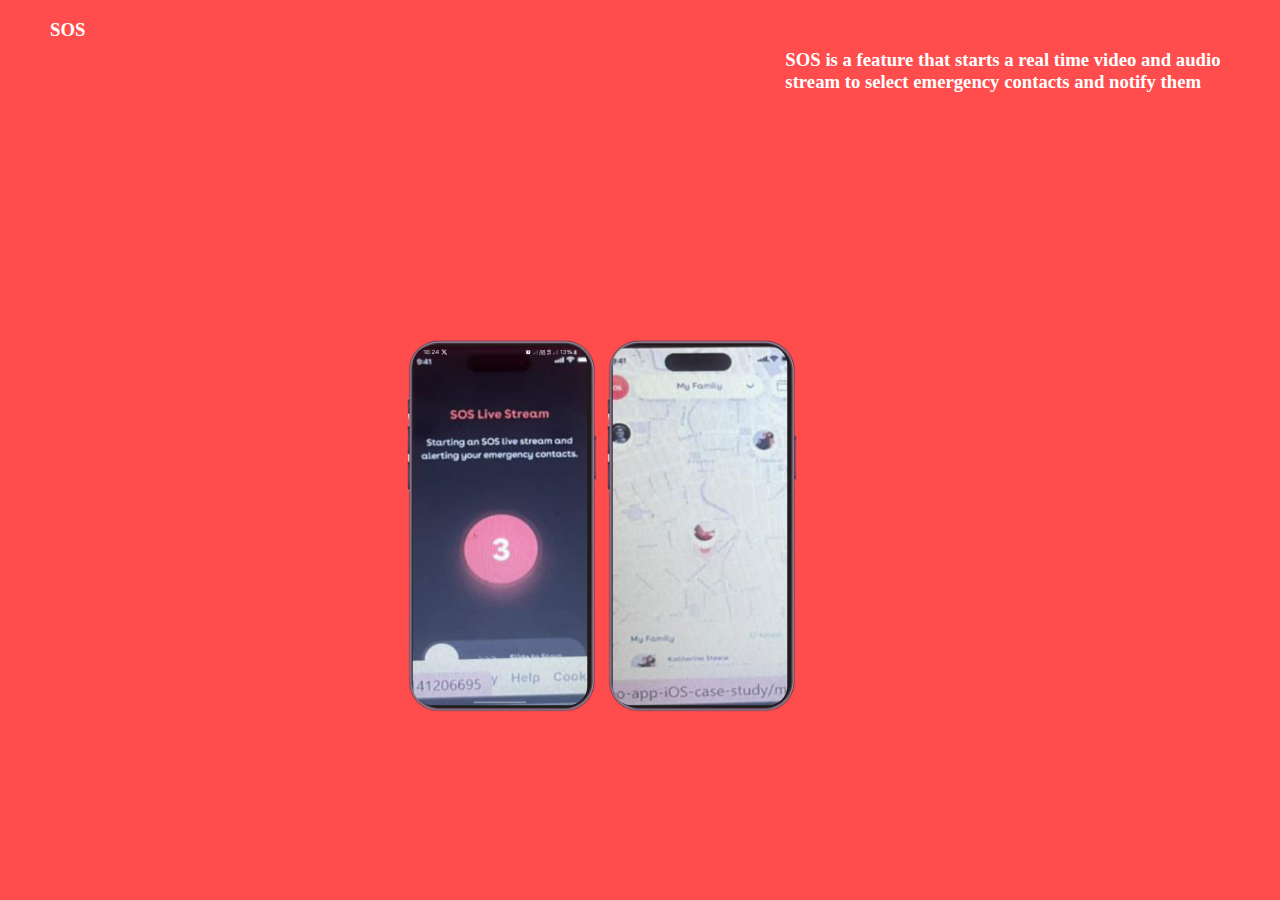
==== home.html @ 99d8a84a "Add files via upload" ====
<!DOCTYPE html>
<html lang="en">
<head>
    <meta charset="UTF-8">
    <meta name="viewport" content="width=device-width, initial-scale=1.0">
    <title>Document</title>
    <link type="text/css" href="style.css" rel="stylesheet">
</head>
<body style="background-color: #FF4C4C; padding: 0px; margin: 0px;" >
    <div class="top">
        <h3>SOS</h3>
        <h3 class="top1">SOS is a feature that starts a real time video and audio<br>stream to select emergency contacts and notify them</h3>
           
    </div>
    <div class="phonetop">
    <div class="phone-container">
        <img src="rb_959 2.png" alt="Phone Mockup" class="phone-mockup">
        <div class="text-overlay"><img src="iphone1.jpg" alt="" height="360px " style="border-radius: 20px; width: 175px;"></div>
      </div>
      <div class="phone-container1">
        <img src="rb_959 2.png" alt="Phone Mockup" class="phone-mockup">
        <div class="text-overlay"><img src="iphone2.jpg" alt="" height="360px " style="border-radius: 20px; width: 175px;"></div>
      </div>
    </div>
</body>
</html>
---- style.css ----
.top{
    display: flex;
    color: white;
    padding-left: 50px;
    padding-right: 50px;
}
.top1{
    padding-left: 700px;
    padding-top: 30px;
}
.phone-container {
   
    position: relative;
    width: 200px; /* Set the width of the mockup */
    height: auto; /* Maintain aspect ratio */
  }
  .phone-container1 {
 
    position: relative;
    width: 200px; /* Set the width of the mockup */
    height: auto; /* Maintain aspect ratio */
    
  }
  
  .phone-mockup {
    width: 100%;
    height: 420px;
    padding-top: 200px;
   
     /* Scale the image */
  }
  
  .text-overlay {
    position: absolute;
    top: 50%; /* Position text vertically */
    left: 50%; /* Position text horizontally */
    transform: translate(-50%, -50%); /* Center the text */
    color: #ffffff; /* Text color */
    font-size: 18px; /* Font size */
    text-align: center;
    font-weight: bold;
    /* background-color: black;
    padding-top: 130px;
    padding-bottom: 130px; */
    padding-top: 210px;
  }
  .phonetop{
    display: flex;
    padding-left: 400px;
  }
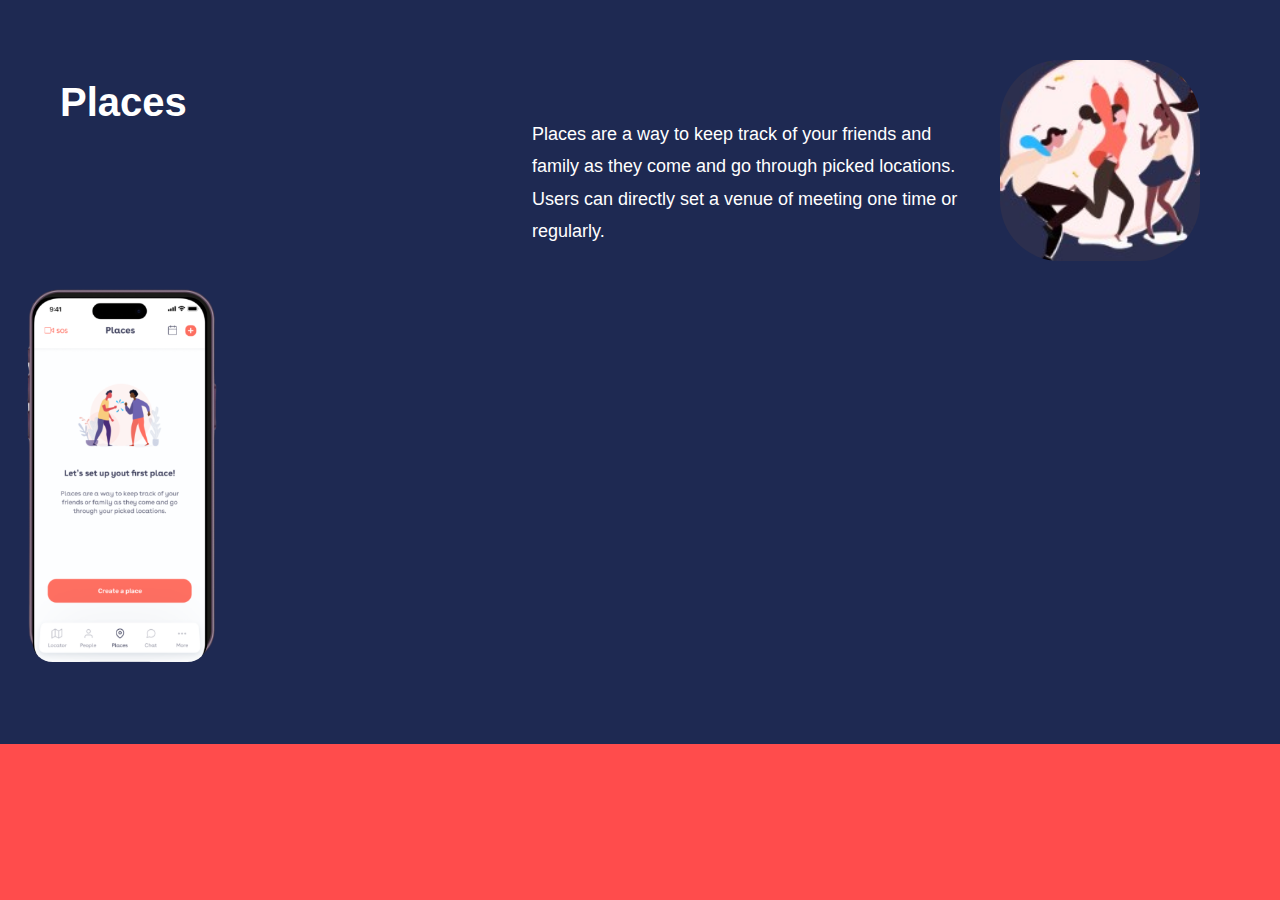
==== commit 893d8915: "editted" ====
--- a/home.html
+++ b/home.html
@@ -5,21 +5,47 @@
     <meta name="viewport" content="width=device-width, initial-scale=1.0">
     <title>Document</title>
     <link type="text/css" href="style.css" rel="stylesheet">
+    <link rel="stylesheet" href="project.css">
 </head>
 <body style="background-color: #FF4C4C; padding: 0px; margin: 0px;" >
+ <!--- <div class="SOS">
     <div class="top">
-        <h3>SOS</h3>
-        <h3 class="top1">SOS is a feature that starts a real time video and audio<br>stream to select emergency contacts and notify them</h3>
+        <h1>SOS</h1>
+        <h3 class="top1">SOS is a feature that starts a real time video and audio stream to select emergency contacts and notify them.</h3>
+       
            
     </div>
     <div class="phonetop">
     <div class="phone-container">
-        <img src="rb_959 2.png" alt="Phone Mockup" class="phone-mockup">
-        <div class="text-overlay"><img src="iphone1.jpg" alt="" height="360px " style="border-radius: 20px; width: 175px;"></div>
+        <img src="images/rb_959 2.png" alt="Phone Mockup" class="phone-mockup">
+        <div class="text-overlay"><img src="images/iphone1.jpg" alt="" height="360px " style="border-radius: 20px; width: 175px;"></div>
       </div>
       <div class="phone-container1">
-        <img src="rb_959 2.png" alt="Phone Mockup" class="phone-mockup">
-        <div class="text-overlay"><img src="iphone2.jpg" alt="" height="360px " style="border-radius: 20px; width: 175px;"></div>
+        <img src="images/rb_959 2.png" alt="Phone Mockup" class="phone-mockup">
+        <div class="text-overlay"><img src="images/iphone2.jpg" alt="" height="360px " style="border-radius: 20px; width: 175px;"></div>
+      </div>
+    </div>
+  </div>
+-->
+    <div class="container">
+      <div class="header">
+        <h1>Places</h1>
+      </div>
+      <div class="content">
+        <div class="description">
+          <p>
+            Places are a way to keep track of your friends and family as they
+            come and go through picked locations. Users can directly set a
+            venue of meeting one time or regularly.
+          </p>
+        </div>
+        <div class="illustration">
+          <img src="images/OIP (1).jfif" alt="People dancing illustration">
+        </div>
+      </div>
+      <div class="phone-container">
+        <img src="images/rb_959 2.png" alt="Phone Mockup" class="phone-mockup">
+        <div class="text-overlay"><img src="images/OIP (2).jfif.png" alt=""  style="border-radius: 20px; width: 175px; margin-top: -30px;"></div>
       </div>
     </div>
 </body>
--- a/style.css
+++ b/style.css
@@ -1,21 +1,26 @@
+.sos{
+  background-color: #FF4C4C; 
+  padding: 0px; 
+  margin: 0px;
+}
 .top{
-    display: flex;
+   
     color: white;
     padding-left: 50px;
     padding-right: 50px;
 }
 .top1{
-    padding-left: 700px;
+    padding-left: 500px;
     padding-top: 30px;
+    
+    margin: -10px;
 }
 .phone-container {
-   
     position: relative;
     width: 200px; /* Set the width of the mockup */
-    height: auto; /* Maintain aspect ratio */
+     /* Maintain aspect ratio */
   }
   .phone-container1 {
- 
     position: relative;
     width: 200px; /* Set the width of the mockup */
     height: auto; /* Maintain aspect ratio */
@@ -38,7 +43,7 @@
     color: #ffffff; /* Text color */
     font-size: 18px; /* Font size */
     text-align: center;
-    font-weight: bold;
+    font-weight: 700;
     /* background-color: black;
     padding-top: 130px;
     padding-bottom: 130px; */
@@ -46,5 +51,5 @@
   }
   .phonetop{
     display: flex;
-    padding-left: 400px;
+    margin-top: -100px;
   }--- a/project.css
+++ b/project.css
@@ -0,0 +1,64 @@
+
+  .container {
+    display: flex;
+    flex-direction: column;
+    text-align: center;
+    padding: 20px;
+    margin: 0;
+    font-family: Arial, sans-serif;
+    background-color: #1e2952;
+    color: white;
+  }
+  
+  .header h1 {
+    font-size: 40px;
+    font-weight: bold;
+    margin: 20px 0;
+    position: absolute;
+    top: 60px;
+    left: 60px;
+  }
+  
+  .content {
+    display: flex;
+    flex-direction: row;
+    justify-content: center;
+    align-items: center;
+    gap: 30px;
+    max-width: 80%;
+    margin: 20px auto;
+  }
+  
+  .description {
+    max-width: 35%;
+    font-size: 18px;
+    line-height: 1.8;
+    text-align: left;
+    position: absolute;
+    top: 100px;
+    right: 300px;
+  }
+  
+  .illustration img {
+    width: 200px;
+    height: auto;
+    border-radius: 30%;
+    position: absolute;
+    top: 60px;
+    right: 80px;
+  }
+  
+  .phone-mockup {
+    margin-bottom: 40px;
+    
+  }
+  
+  .phone-mockup img {
+    width: 45%;
+    height: 50%;
+    border-radius: 20px;
+    position: absolute;
+    bottom: 0px;
+    left: 30px;
+  }
+  
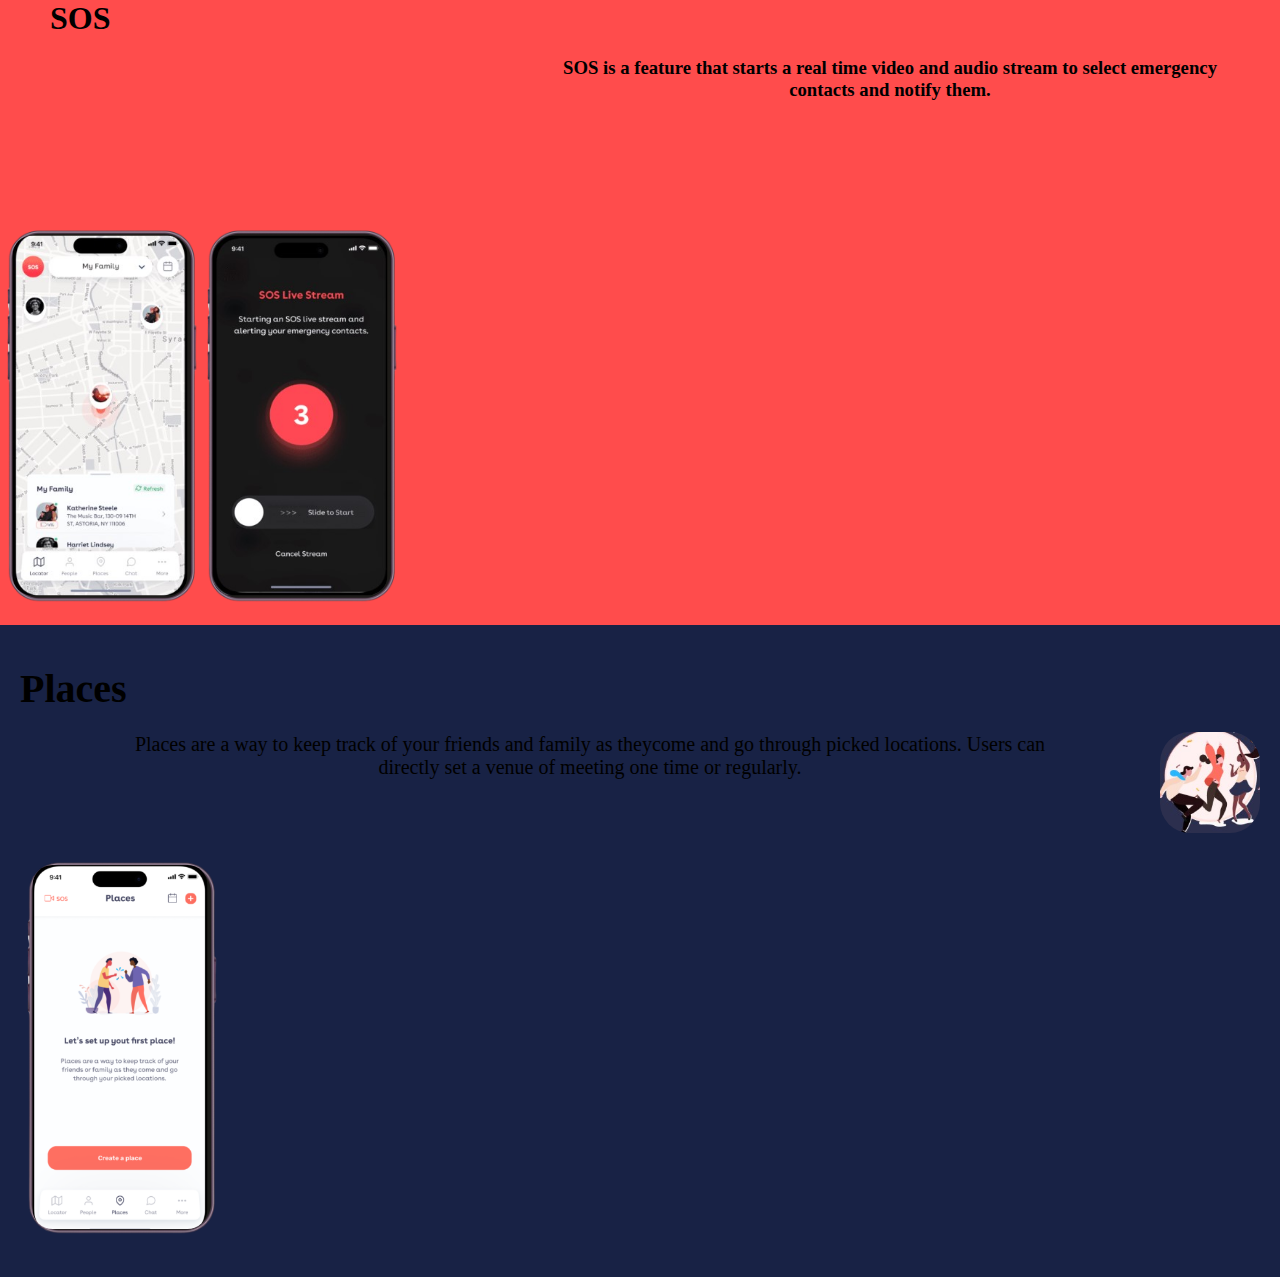
==== commit ec71f23e: "changes" ====
--- a/home.html
+++ b/home.html
@@ -7,12 +7,11 @@
     <link type="text/css" href="style.css" rel="stylesheet">
     <link rel="stylesheet" href="project.css">
 </head>
-<body style="background-color: #FF4C4C; padding: 0px; margin: 0px;" >
- <!--- <div class="SOS">
+<body >
+  <div class="sos">
     <div class="top">
         <h1>SOS</h1>
         <h3 class="top1">SOS is a feature that starts a real time video and audio stream to select emergency contacts and notify them.</h3>
-       
            
     </div>
     <div class="phonetop">
@@ -26,27 +25,22 @@
       </div>
     </div>
   </div>
--->
-    <div class="container">
-      <div class="header">
-        <h1>Places</h1>
+  <div class="container">
+    <div class="header">
+      <h1>Places</h1>
+    </div>
+    <div class="content">
+      <div class="illustration">
+        <img src="images/OIP (1).jfif" alt="People dancing illustration">
       </div>
-      <div class="content">
-        <div class="description">
-          <p>
-            Places are a way to keep track of your friends and family as they
-            come and go through picked locations. Users can directly set a
-            venue of meeting one time or regularly.
-          </p>
-        </div>
-        <div class="illustration">
-          <img src="images/OIP (1).jfif" alt="People dancing illustration">
-        </div>
-      </div>
-      <div class="phone-container">
-        <img src="images/rb_959 2.png" alt="Phone Mockup" class="phone-mockup">
-        <div class="text-overlay"><img src="images/OIP (2).jfif.png" alt=""  style="border-radius: 20px; width: 175px; margin-top: -30px;"></div>
-      </div>
+      <div class="description">
+        <p>Places are a way to keep track of your friends and family as theycome and go through picked locations. Users can directly set a venue of meeting one time or regularly.</p>
+      </div> 
     </div>
+    <div class="phone-container2">
+      <img src="images/rb_959 2.png" alt="Mockup" class="phone-mockup">
+      <div class="text-overlay"><img src="images/OIP (2).jfif.png" alt=""  style="border-radius: 20px; width: 175px;"></div>
+    </div>
+  </div>
 </body>
 </html>--- a/style.css
+++ b/style.css
@@ -5,19 +5,19 @@
 }
 .top{
    
-    color: white;
     padding-left: 50px;
     padding-right: 50px;
 }
 .top1{
     padding-left: 500px;
     padding-top: 30px;
-    
+    text-align: center;
     margin: -10px;
 }
 .phone-container {
     position: relative;
-    width: 200px; /* Set the width of the mockup */
+    width: 200px;
+     /* Set the width of the mockup */
      /* Maintain aspect ratio */
   }
   .phone-container1 {
--- a/project.css
+++ b/project.css
@@ -1,64 +1,55 @@
-
+*{
+  margin: 0;
+  padding: 0;
+}
   .container {
     display: flex;
     flex-direction: column;
-    text-align: center;
+  
     padding: 20px;
     margin: 0;
-    font-family: Arial, sans-serif;
-    background-color: #1e2952;
-    color: white;
+    background-color: #182245;
+    
   }
   
   .header h1 {
     font-size: 40px;
     font-weight: bold;
     margin: 20px 0;
-    position: absolute;
     top: 60px;
     left: 60px;
+    
   }
   
-  .content {
-    display: flex;
-    flex-direction: row;
-    justify-content: center;
-    align-items: center;
-    gap: 30px;
-    max-width: 80%;
-    margin: 20px auto;
-  }
   
   .description {
-    max-width: 35%;
-    font-size: 18px;
-    line-height: 1.8;
-    text-align: left;
-    position: absolute;
-    top: 100px;
-    right: 300px;
+  
+   text-align: center;
+   float: right;
+   padding-right: 200px;
+   margin-left: 100px;
+   margin-top: -100px;
+   font-weight: 500;
+   font-size: 20px;
   }
   
   .illustration img {
-    width: 200px;
+    float: right;
+    width: 100px;
     height: auto;
     border-radius: 30%;
-    position: absolute;
     top: 60px;
-    right: 80px;
+    display: inline ;
+
   }
   
-  .phone-mockup {
-    margin-bottom: 40px;
+  
+  .phone-container2 {
+    position: relative;
+    width: 200px; 
+    height: auto; 
+    display: inline;
+    margin-top: -200px;
     
   }
-  
-  .phone-mockup img {
-    width: 45%;
-    height: 50%;
-    border-radius: 20px;
-    position: absolute;
-    bottom: 0px;
-    left: 30px;
-  }
-  
+  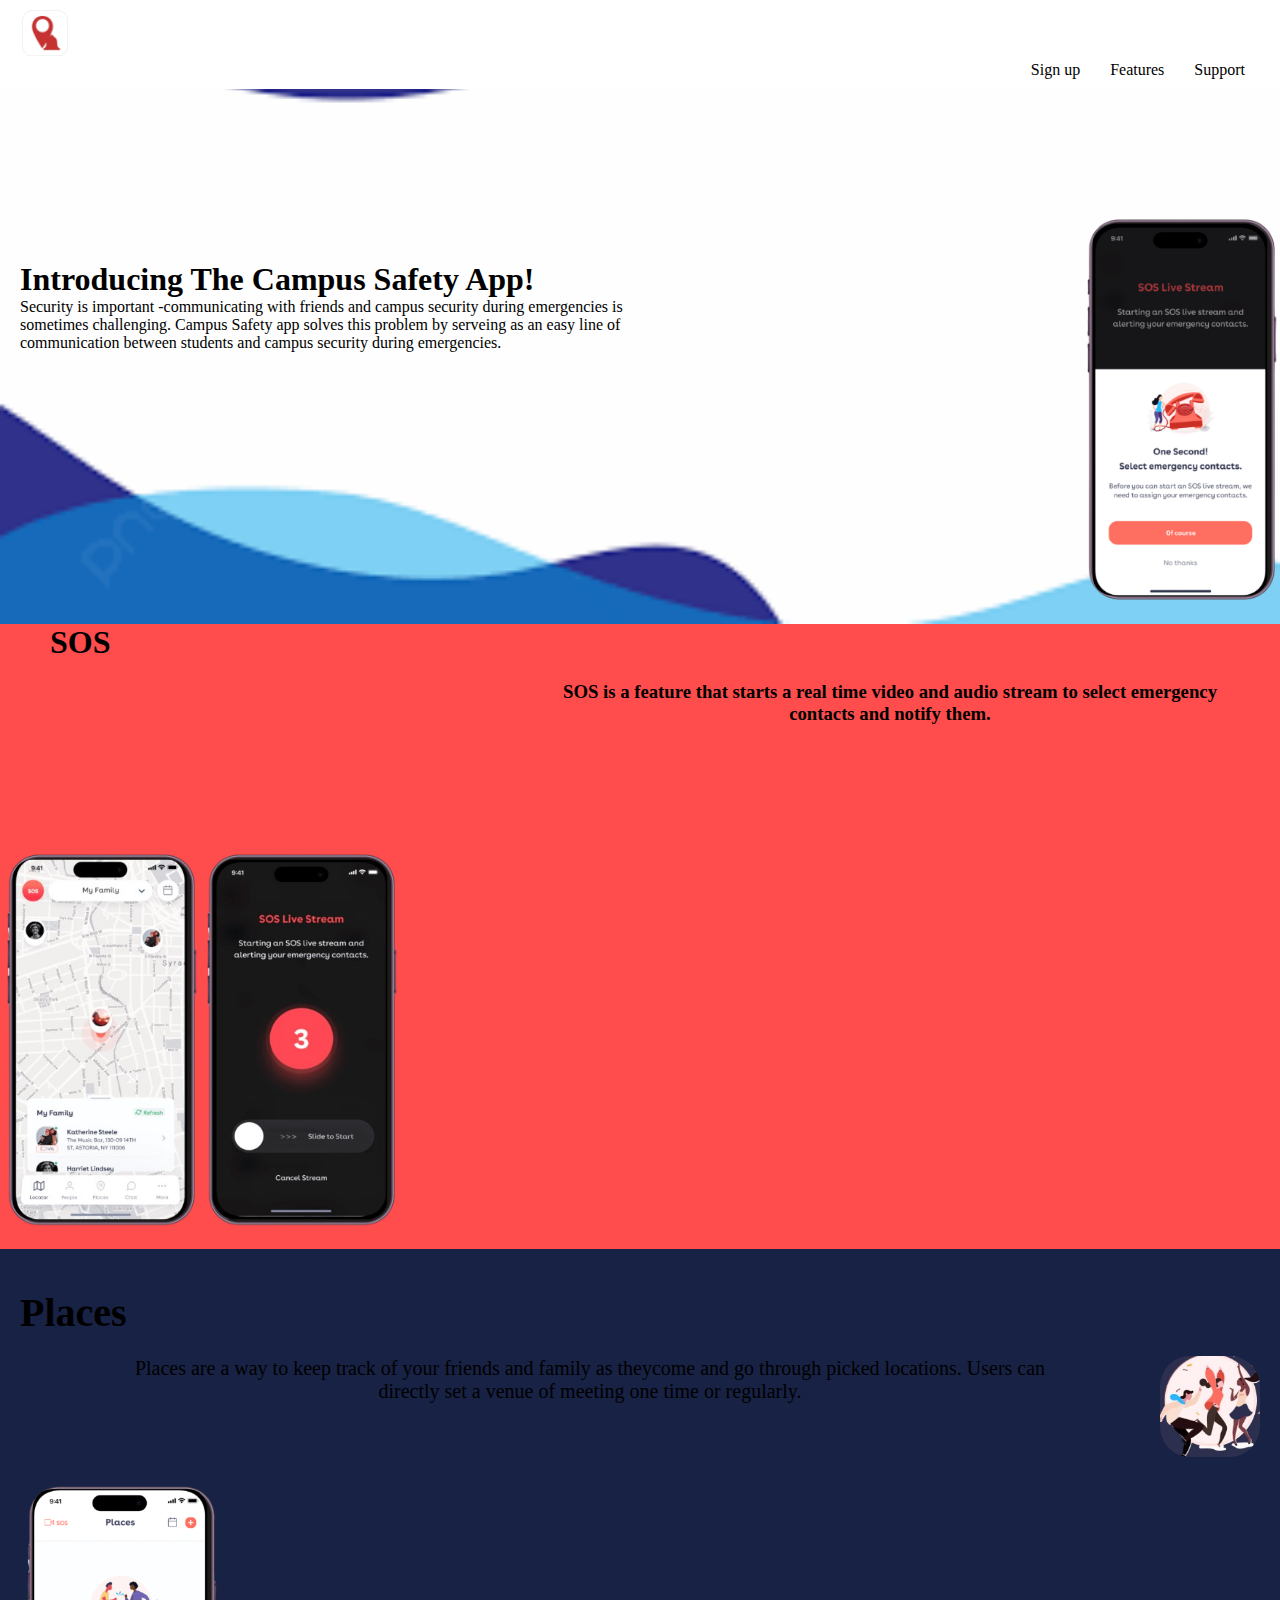
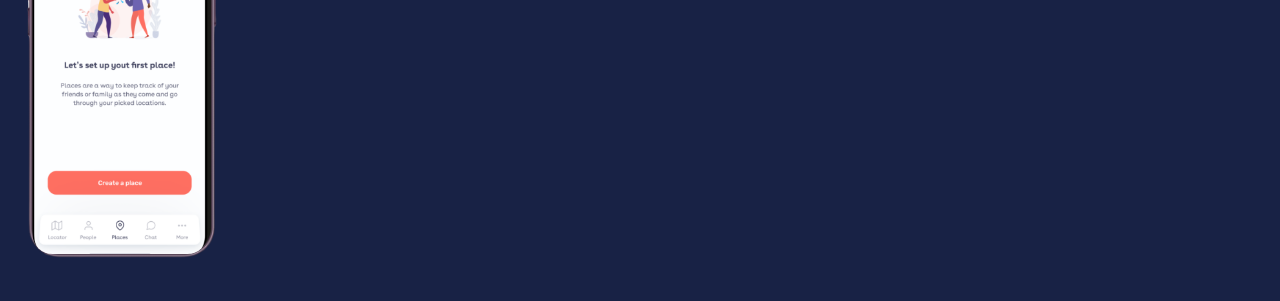
==== commit 15b9de45: "." ====
--- a/home.html
+++ b/home.html
@@ -8,11 +8,33 @@
     <link rel="stylesheet" href="project.css">
 </head>
 <body >
+  <div class="first">
+    <nav>
+      <img src="images/logo.png" alt="">
+      <ul>
+        <li>Sign up</li>
+        <li>Features</li>
+        <li>Support</li>
+      </ul>
+    </nav>
+    <div class="main">
+      <div class="words">
+        <h1>Introducing The Campus Safety App!</h1>
+        <p>Security is important -communicating with friends and campus security during emergencies is sometimes challenging.
+        Campus Safety app solves this problem by serveing as an easy line of communication between students and campus security during emergencies. </p>
+      </div>
+      <div class="phone-container1">
+        <img src="images/rb_959 2.png" alt="Mockup" class="phone-mockup">
+        <div class="text-overlay"><img src="images/home.png" alt=""  style="border-radius: 20px; width: 175px;"></div>
+      </div>
+    </div>
+  </div>
+
+
   <div class="sos">
     <div class="top">
         <h1>SOS</h1>
         <h3 class="top1">SOS is a feature that starts a real time video and audio stream to select emergency contacts and notify them.</h3>
-           
     </div>
     <div class="phonetop">
     <div class="phone-container">
@@ -42,5 +64,6 @@
       <div class="text-overlay"><img src="images/OIP (2).jfif.png" alt=""  style="border-radius: 20px; width: 175px;"></div>
     </div>
   </div>
+  
 </body>
 </html>--- a/style.css
+++ b/style.css
@@ -1,3 +1,49 @@
+.first{
+ background-image: url(images/circle.png);
+  background-repeat: no-repeat;
+  background-size: cover;
+  
+}
+nav{
+  background-color: #ffffff;
+  height: 20%;;
+  padding: 10px 20px;
+  box-shadow: 000;
+}
+nav img{
+  margin: 0;
+  width: 50px;
+  height:10px;
+  display: inline;
+}
+ul{
+  list-style-type: none;
+  display: flex;
+  justify-content: flex-end;
+  
+}
+li{
+  margin: 0 15px;
+ 
+}
+.main{
+  display: flex;
+  margin-top: -100px;
+  justify-content: space-between;
+  align-items: center;
+}
+.words{
+
+  margin-left: 20px;
+  margin-right: 20px;
+  max-width: 50%;
+  align-items: center;
+}
+.first img{
+  max-width: 100%; /* Make the image responsive */
+    height: auto; /* Maintain aspect ratio */
+    max-width: 300px;
+}
 .sos{
   background-color: #FF4C4C; 
   padding: 0px; 
